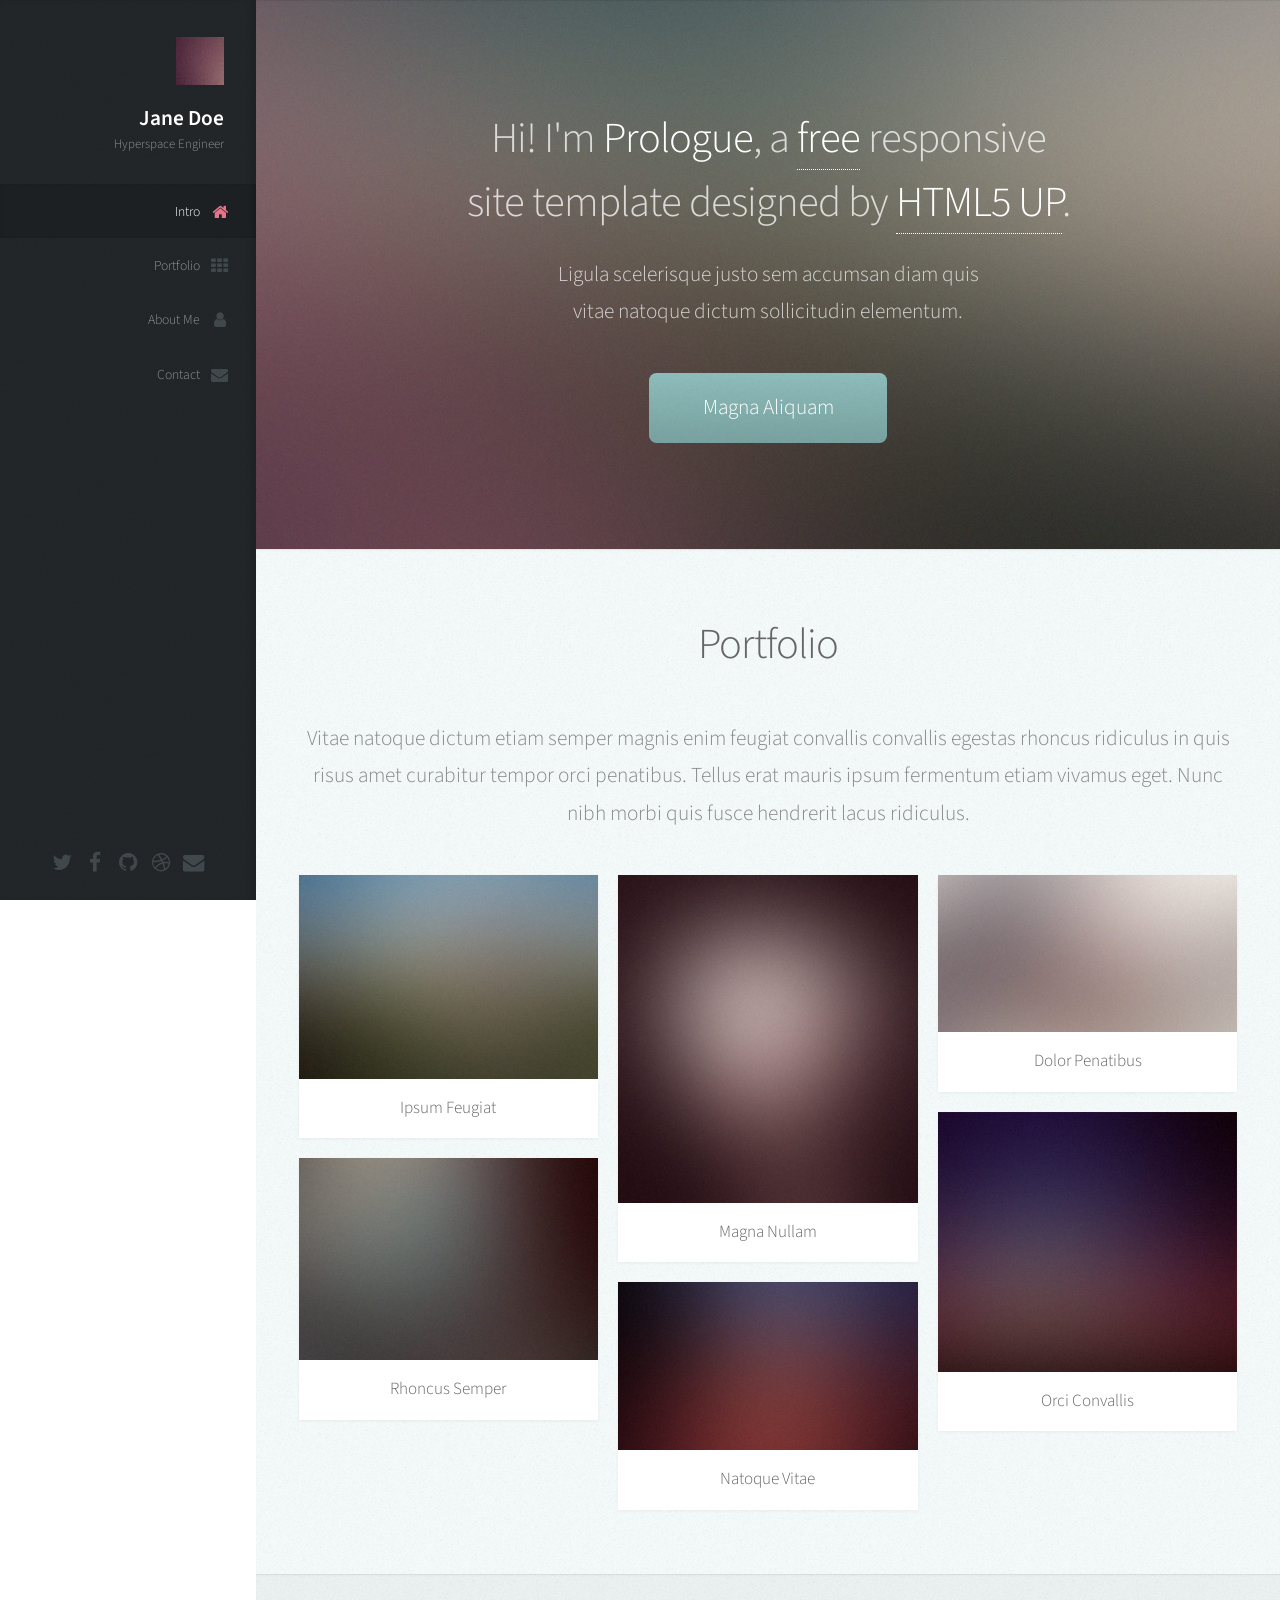
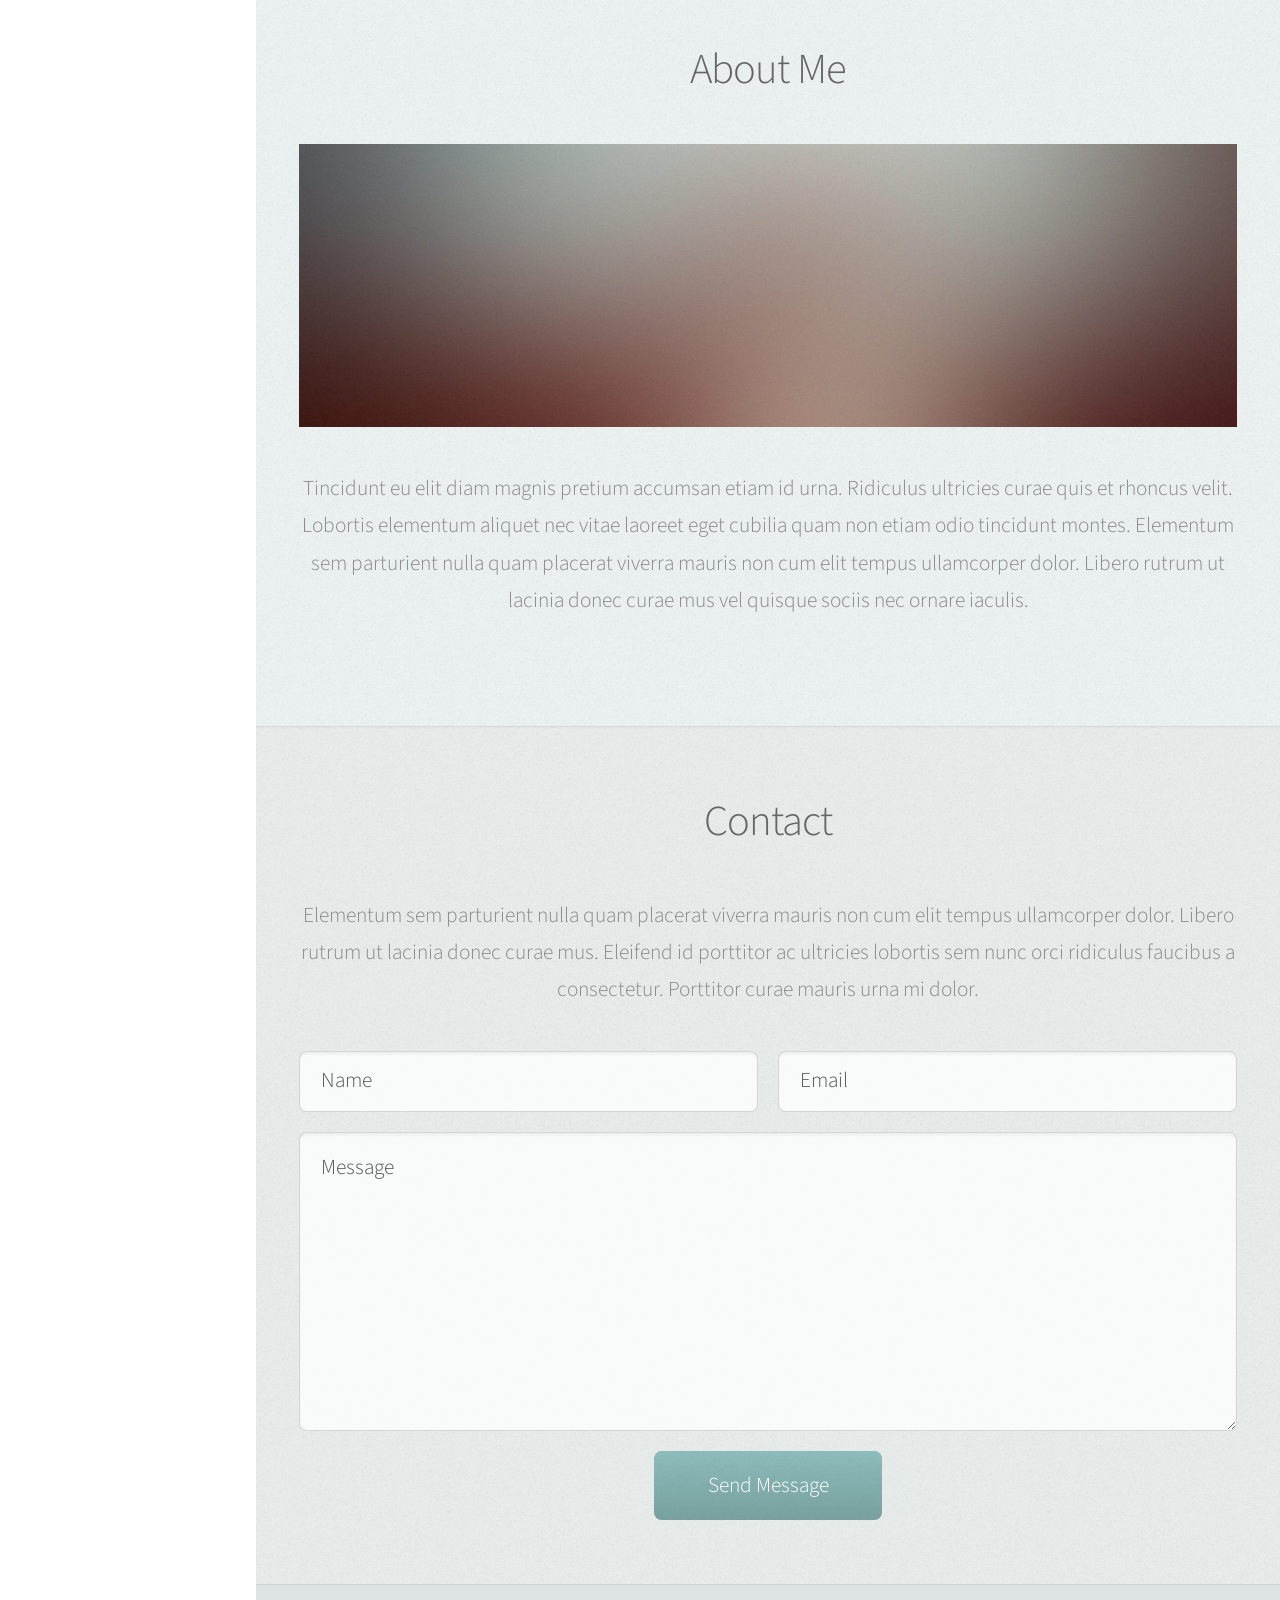
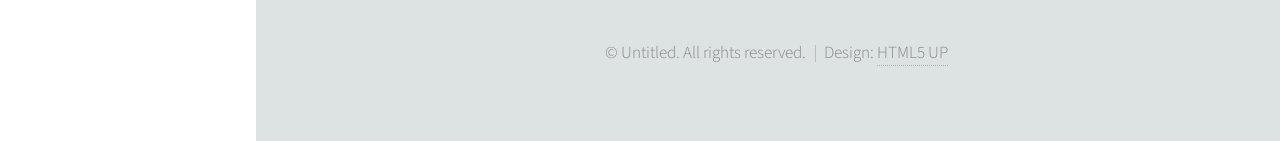
==== starter-code/index.html @ f19d6d07 "managed to get starter code" ====
<!DOCTYPE HTML>
<!--
	Prologue by HTML5 UP
	html5up.net | @ajlkn
	Free for personal and commercial use under the CCA 3.0 license (html5up.net/license)
-->
<html>
	<head>
		<title>Prologue by HTML5 UP</title>
		<meta charset="utf-8" />
		<meta name="viewport" content="width=device-width, initial-scale=1, user-scalable=no" />
		<link rel="stylesheet" href="assets/css/main.css" />
	</head>
	<body class="is-preload">

		<!-- Header -->
			<div id="header">

				<div class="top">

					<!-- Logo -->
						<div id="logo">
							<span class="image avatar48"><img src="images/avatar.jpg" alt="" /></span>
							<h1 id="title">Jane Doe</h1>
							<p>Hyperspace Engineer</p>
						</div>

					<!-- Nav -->
						<nav id="nav">
							<ul>
								<li><a href="#top" id="top-link"><span class="icon fa-home">Intro</span></a></li>
								<li><a href="#portfolio" id="portfolio-link"><span class="icon fa-th">Portfolio</span></a></li>
								<li><a href="#about" id="about-link"><span class="icon fa-user">About Me</span></a></li>
								<li><a href="#contact" id="contact-link"><span class="icon fa-envelope">Contact</span></a></li>
							</ul>
						</nav>

				</div>

				<div class="bottom">

					<!-- Social Icons -->
						<ul class="icons">
							<li><a href="#" class="icon fa-twitter"><span class="label">Twitter</span></a></li>
							<li><a href="#" class="icon fa-facebook"><span class="label">Facebook</span></a></li>
							<li><a href="#" class="icon fa-github"><span class="label">Github</span></a></li>
							<li><a href="#" class="icon fa-dribbble"><span class="label">Dribbble</span></a></li>
							<li><a href="#" class="icon fa-envelope"><span class="label">Email</span></a></li>
						</ul>

				</div>

			</div>

		<!-- Main -->
			<div id="main">

				<!-- Intro -->
					<section id="top" class="one dark cover">
						<div class="container">

							<header>
								<h2 class="alt">Hi! I'm <strong>Prologue</strong>, a <a href="http://html5up.net/license">free</a> responsive<br />
								site template designed by <a href="http://html5up.net">HTML5 UP</a>.</h2>
								<p>Ligula scelerisque justo sem accumsan diam quis<br />
								vitae natoque dictum sollicitudin elementum.</p>
							</header>

							<footer>
								<a href="#portfolio" class="button scrolly">Magna Aliquam</a>
							</footer>

						</div>
					</section>

				<!-- Portfolio -->
					<section id="portfolio" class="two">
						<div class="container">

							<header>
								<h2>Portfolio</h2>
							</header>

							<p>Vitae natoque dictum etiam semper magnis enim feugiat convallis convallis
							egestas rhoncus ridiculus in quis risus amet curabitur tempor orci penatibus.
							Tellus erat mauris ipsum fermentum etiam vivamus eget. Nunc nibh morbi quis
							fusce hendrerit lacus ridiculus.</p>

							<div class="row">
								<div class="col-4 col-12-mobile">
									<article class="item">
										<a href="#" class="image fit"><img src="images/pic02.jpg" alt="" /></a>
										<header>
											<h3>Ipsum Feugiat</h3>
										</header>
									</article>
									<article class="item">
										<a href="#" class="image fit"><img src="images/pic03.jpg" alt="" /></a>
										<header>
											<h3>Rhoncus Semper</h3>
										</header>
									</article>
								</div>
								<div class="col-4 col-12-mobile">
									<article class="item">
										<a href="#" class="image fit"><img src="images/pic04.jpg" alt="" /></a>
										<header>
											<h3>Magna Nullam</h3>
										</header>
									</article>
									<article class="item">
										<a href="#" class="image fit"><img src="images/pic05.jpg" alt="" /></a>
										<header>
											<h3>Natoque Vitae</h3>
										</header>
									</article>
								</div>
								<div class="col-4 col-12-mobile">
									<article class="item">
										<a href="#" class="image fit"><img src="images/pic06.jpg" alt="" /></a>
										<header>
											<h3>Dolor Penatibus</h3>
										</header>
									</article>
									<article class="item">
										<a href="#" class="image fit"><img src="images/pic07.jpg" alt="" /></a>
										<header>
											<h3>Orci Convallis</h3>
										</header>
									</article>
								</div>
							</div>

						</div>
					</section>

				<!-- About Me -->
					<section id="about" class="three">
						<div class="container">

							<header>
								<h2>About Me</h2>
							</header>

							<a href="#" class="image featured"><img src="images/pic08.jpg" alt="" /></a>

							<p>Tincidunt eu elit diam magnis pretium accumsan etiam id urna. Ridiculus
							ultricies curae quis et rhoncus velit. Lobortis elementum aliquet nec vitae
							laoreet eget cubilia quam non etiam odio tincidunt montes. Elementum sem
							parturient nulla quam placerat viverra mauris non cum elit tempus ullamcorper
							dolor. Libero rutrum ut lacinia donec curae mus vel quisque sociis nec
							ornare iaculis.</p>

						</div>
					</section>

				<!-- Contact -->
					<section id="contact" class="four">
						<div class="container">

							<header>
								<h2>Contact</h2>
							</header>

							<p>Elementum sem parturient nulla quam placerat viverra
							mauris non cum elit tempus ullamcorper dolor. Libero rutrum ut lacinia
							donec curae mus. Eleifend id porttitor ac ultricies lobortis sem nunc
							orci ridiculus faucibus a consectetur. Porttitor curae mauris urna mi dolor.</p>

							<form method="post" action="#">
								<div class="row">
									<div class="col-6 col-12-mobile"><input type="text" name="name" placeholder="Name" /></div>
									<div class="col-6 col-12-mobile"><input type="text" name="email" placeholder="Email" /></div>
									<div class="col-12">
										<textarea name="message" placeholder="Message"></textarea>
									</div>
									<div class="col-12">
										<input type="submit" value="Send Message" />
									</div>
								</div>
							</form>

						</div>
					</section>

			</div>

		<!-- Footer -->
			<div id="footer">

				<!-- Copyright -->
					<ul class="copyright">
						<li>&copy; Untitled. All rights reserved.</li><li>Design: <a href="http://html5up.net">HTML5 UP</a></li>
					</ul>

			</div>

		<!-- Scripts -->
			<script src="assets/js/jquery.min.js"></script>
			<script src="assets/js/jquery.scrolly.min.js"></script>
			<script src="assets/js/jquery.scrollex.min.js"></script>
			<script src="assets/js/browser.min.js"></script>
			<script src="assets/js/breakpoints.min.js"></script>
			<script src="assets/js/util.js"></script>
			<script src="assets/js/main.js"></script>

	</body>
</html>
---- starter-code/assets/css/main.css ----
@import url("font-awesome.min.css");
@import url("https://fonts.googleapis.com/css?family=Source+Sans+Pro:300,300italic,400,600");

/*
	Prologue by HTML5 UP
	html5up.net | @ajlkn
	Free for personal and commercial use under the CCA 3.0 license (html5up.net/license)
*/

html, body, div, span, applet, object,
iframe, h1, h2, h3, h4, h5, h6, p, blockquote,
pre, a, abbr, acronym, address, big, cite,
code, del, dfn, em, img, ins, kbd, q, s, samp,
small, strike, strong, sub, sup, tt, var, b,
u, i, center, dl, dt, dd, ol, ul, li, fieldset,
form, label, legend, table, caption, tbody,
tfoot, thead, tr, th, td, article, aside,
canvas, details, embed, figure, figcaption,
footer, header, hgroup, menu, nav, output, ruby,
section, summary, time, mark, audio, video {
	margin: 0;
	padding: 0;
	border: 0;
	font-size: 100%;
	font: inherit;
	vertical-align: baseline;}

article, aside, details, figcaption, figure,
footer, header, hgroup, menu, nav, section {
	display: block;}

body {
	line-height: 1;
}

ol, ul {
	list-style: none;
}

blockquote, q {
	quotes: none;
}

	blockquote:before, blockquote:after, q:before, q:after {
		content: '';
		content: none;
	}

table {
	border-collapse: collapse;
	border-spacing: 0;
}

body {
	-webkit-text-size-adjust: none;
}

mark {
	background-color: transparent;
	color: inherit;
}

input::-moz-focus-inner {
	border: 0;
	padding: 0;
}

input, select, textarea {
	-moz-appearance: none;
	-webkit-appearance: none;
	-ms-appearance: none;
	appearance: none;
}

/* Basic */

	html {
		box-sizing: border-box;
	}

	*, *:before, *:after {
		box-sizing: inherit;
	}

	body {
		background: #fff;
		font-family: 'Source Sans Pro', sans-serif;
		font-size: 19pt;
		font-weight: 300;
		line-height: 1.75em;
		color: #888;
	}

		body.is-preload *, body.is-preload *:before, body.is-preload *:after {
			-moz-animation: none !important;
			-webkit-animation: none !important;
			-ms-animation: none !important;
			animation: none !important;
			-moz-transition: none !important;
			-webkit-transition: none !important;
			-ms-transition: none !important;
			transition: none !important;
		}

	input, textarea, select {
		font-family: 'Source Sans Pro', sans-serif;
		font-size: 19pt;
		font-weight: 300;
		line-height: 1.75em;
		color: #888;
	}

	h1, h2, h3, h4, h5, h6 {
		font-weight: 300;
		color: #666;
		line-height: 1.5em;
	}

	h1 a, h2 a, h3 a, h4 a, h5 a, h6 a {
		color: inherit;
		text-decoration: none;
	}

		h1 a strong, h2 a strong, h3 a strong, h4 a strong, h5 a strong, h6 a strong {
			color: #333;
		}

	h2 {
		font-size: 2em;
		letter-spacing: -1px;
	}

		h2.alt {
			color: #888;
		}

			h2.alt strong {
				color: #666;
			}

	h3 {
		font-size: 1.5em;
	}

	header {
		margin: 0 0 2em 0;
	}

		header > p {
			margin: 1em 0 0 0;
		}

	footer {
		margin: 2em 0 0 0;
	}

	strong, b {
		font-weight: 300;
		color: #666;
	}

	em, i {
		font-style: italic;
	}

	a {
		text-decoration: none;
		color: inherit;
		border-bottom: dotted 1px rgba(128, 128, 128, 0.5);
		-moz-transition: color 0.35s ease-in-out, border-bottom-color 0.35s ease-in-out;
		-webkit-transition: color 0.35s ease-in-out, border-bottom-color 0.35s ease-in-out;
		-ms-transition: color 0.35s ease-in-out, border-bottom-color 0.35s ease-in-out;
		transition: color 0.35s ease-in-out, border-bottom-color 0.35s ease-in-out;
		outline: 0;
	}

		a:hover {
			color: #E27689;
			border-bottom-color: rgba(255, 255, 255, 0);
		}

	sub {
		position: relative;
		top: 0.5em;
		font-size: 0.8em;
	}

	sup {
		position: relative;
		top: -0.5em;
		font-size: 0.8em;
	}

	hr {
		border: 0;
		border-top: solid 1px #ddd;
	}

	blockquote {
		border-left: solid 0.5em #ddd;
		padding: 1em 0 1em 2em;
		font-style: italic;
	}

	p, ul, ol, dl, table {
		margin-bottom: 2em;
	}

	br.clear {
		clear: both;
	}

/* Container */

	.container {
		margin: 0 auto;
		max-width: 100%;
		width: 1400px;
	}

		@media screen and (min-width: 961px) and (max-width: 1880px) {

			.container {
				width: 1200px;
			}

		}

		@media screen and (min-width: 961px) and (max-width: 1620px) {

			.container {
				width: 960px;
			}

		}

		@media screen and (min-width: 961px) and (max-width: 1320px) {

			.container {
				width: 100%;
			}

		}

		@media screen and (max-width: 960px) {

			.container {
				width: 100%;
			}

		}

		@media screen and (max-width: 736px) {

			.container {
				width: 100%;
			}

		}

/* Row */

	.row {
		display: flex;
		flex-wrap: wrap;
		box-sizing: border-box;
		align-items: stretch;
	}

		.row > * {
			box-sizing: border-box;
		}

		.row.gtr-uniform > * > :last-child {
			margin-bottom: 0;
		}

		.row.aln-left {
			justify-content: flex-start;
		}

		.row.aln-center {
			justify-content: center;
		}

		.row.aln-right {
			justify-content: flex-end;
		}

		.row.aln-top {
			align-items: flex-start;
		}

		.row.aln-middle {
			align-items: center;
		}

		.row.aln-bottom {
			align-items: flex-end;
		}

		.row > .imp {
			order: -1;
		}

		.row > .col-1 {
			width: 8.3333333333%;
		}

		.row > .off-1 {
			margin-left: 8.3333333333%;
		}

		.row > .col-2 {
			width: 16.6666666667%;
		}

		.row > .off-2 {
			margin-left: 16.6666666667%;
		}

		.row > .col-3 {
			width: 25%;
		}

		.row > .off-3 {
			margin-left: 25%;
		}

		.row > .col-4 {
			width: 33.3333333333%;
		}

		.row > .off-4 {
			margin-left: 33.3333333333%;
		}

		.row > .col-5 {
			width: 41.6666666667%;
		}

		.row > .off-5 {
			margin-left: 41.6666666667%;
		}

		.row > .col-6 {
			width: 50%;
		}

		.row > .off-6 {
			margin-left: 50%;
		}

		.row > .col-7 {
			width: 58.3333333333%;
		}

		.row > .off-7 {
			margin-left: 58.3333333333%;
		}

		.row > .col-8 {
			width: 66.6666666667%;
		}

		.row > .off-8 {
			margin-left: 66.6666666667%;
		}

		.row > .col-9 {
			width: 75%;
		}

		.row > .off-9 {
			margin-left: 75%;
		}

		.row > .col-10 {
			width: 83.3333333333%;
		}

		.row > .off-10 {
			margin-left: 83.3333333333%;
		}

		.row > .col-11 {
			width: 91.6666666667%;
		}

		.row > .off-11 {
			margin-left: 91.6666666667%;
		}

		.row > .col-12 {
			width: 100%;
		}

		.row > .off-12 {
			margin-left: 100%;
		}

		.row.gtr-0 {
			margin-top: 0px;
			margin-left: 0px;
		}

			.row.gtr-0 > * {
				padding: 0px 0 0 0px;
			}

			.row.gtr-0.gtr-uniform {
				margin-top: 0px;
			}

				.row.gtr-0.gtr-uniform > * {
					padding-top: 0px;
				}

		.row.gtr-25 {
			margin-top: -10px;
			margin-left: -10px;
		}

			.row.gtr-25 > * {
				padding: 10px 0 0 10px;
			}

			.row.gtr-25.gtr-uniform {
				margin-top: -10px;
			}

				.row.gtr-25.gtr-uniform > * {
					padding-top: 10px;
				}

		.row.gtr-50 {
			margin-top: -20px;
			margin-left: -20px;
		}

			.row.gtr-50 > * {
				padding: 20px 0 0 20px;
			}

			.row.gtr-50.gtr-uniform {
				margin-top: -20px;
			}

				.row.gtr-50.gtr-uniform > * {
					padding-top: 20px;
				}

		.row {
			margin-top: -40px;
			margin-left: -40px;
		}

			.row > * {
				padding: 40px 0 0 40px;
			}

			.row.gtr-uniform {
				margin-top: -40px;
			}

				.row.gtr-uniform > * {
					padding-top: 40px;
				}

		.row.gtr-150 {
			margin-top: -60px;
			margin-left: -60px;
		}

			.row.gtr-150 > * {
				padding: 60px 0 0 60px;
			}

			.row.gtr-150.gtr-uniform {
				margin-top: -60px;
			}

				.row.gtr-150.gtr-uniform > * {
					padding-top: 60px;
				}

		.row.gtr-200 {
			margin-top: -80px;
			margin-left: -80px;
		}

			.row.gtr-200 > * {
				padding: 80px 0 0 80px;
			}

			.row.gtr-200.gtr-uniform {
				margin-top: -80px;
			}

				.row.gtr-200.gtr-uniform > * {
					padding-top: 80px;
				}

		@media screen and (min-width: 961px) and (max-width: 1880px) {

			.row {
				display: flex;
				flex-wrap: wrap;
				box-sizing: border-box;
				align-items: stretch;
			}

				.row > * {
					box-sizing: border-box;
				}

				.row.gtr-uniform > * > :last-child {
					margin-bottom: 0;
				}

				.row.aln-left {
					justify-content: flex-start;
				}

				.row.aln-center {
					justify-content: center;
				}

				.row.aln-right {
					justify-content: flex-end;
				}

				.row.aln-top {
					align-items: flex-start;
				}

				.row.aln-middle {
					align-items: center;
				}

				.row.aln-bottom {
					align-items: flex-end;
				}

				.row > .imp-wide {
					order: -1;
				}

				.row > .col-1-wide {
					width: 8.3333333333%;
				}

				.row > .off-1-wide {
					margin-left: 8.3333333333%;
				}

				.row > .col-2-wide {
					width: 16.6666666667%;
				}

				.row > .off-2-wide {
					margin-left: 16.6666666667%;
				}

				.row > .col-3-wide {
					width: 25%;
				}

				.row > .off-3-wide {
					margin-left: 25%;
				}

				.row > .col-4-wide {
					width: 33.3333333333%;
				}

				.row > .off-4-wide {
					margin-left: 33.3333333333%;
				}

				.row > .col-5-wide {
					width: 41.6666666667%;
				}

				.row > .off-5-wide {
					margin-left: 41.6666666667%;
				}

				.row > .col-6-wide {
					width: 50%;
				}

				.row > .off-6-wide {
					margin-left: 50%;
				}

				.row > .col-7-wide {
					width: 58.3333333333%;
				}

				.row > .off-7-wide {
					margin-left: 58.3333333333%;
				}

				.row > .col-8-wide {
					width: 66.6666666667%;
				}

				.row > .off-8-wide {
					margin-left: 66.6666666667%;
				}

				.row > .col-9-wide {
					width: 75%;
				}

				.row > .off-9-wide {
					margin-left: 75%;
				}

				.row > .col-10-wide {
					width: 83.3333333333%;
				}

				.row > .off-10-wide {
					margin-left: 83.3333333333%;
				}

				.row > .col-11-wide {
					width: 91.6666666667%;
				}

				.row > .off-11-wide {
					margin-left: 91.6666666667%;
				}

				.row > .col-12-wide {
					width: 100%;
				}

				.row > .off-12-wide {
					margin-left: 100%;
				}

				.row.gtr-0 {
					margin-top: 0px;
					margin-left: 0px;
				}

					.row.gtr-0 > * {
						padding: 0px 0 0 0px;
					}

					.row.gtr-0.gtr-uniform {
						margin-top: 0px;
					}

						.row.gtr-0.gtr-uniform > * {
							padding-top: 0px;
						}

				.row.gtr-25 {
					margin-top: -10px;
					margin-left: -10px;
				}

					.row.gtr-25 > * {
						padding: 10px 0 0 10px;
					}

					.row.gtr-25.gtr-uniform {
						margin-top: -10px;
					}

						.row.gtr-25.gtr-uniform > * {
							padding-top: 10px;
						}

				.row.gtr-50 {
					margin-top: -20px;
					margin-left: -20px;
				}

					.row.gtr-50 > * {
						padding: 20px 0 0 20px;
					}

					.row.gtr-50.gtr-uniform {
						margin-top: -20px;
					}

						.row.gtr-50.gtr-uniform > * {
							padding-top: 20px;
						}

				.row {
					margin-top: -40px;
					margin-left: -40px;
				}

					.row > * {
						padding: 40px 0 0 40px;
					}

					.row.gtr-uniform {
						margin-top: -40px;
					}

						.row.gtr-uniform > * {
							padding-top: 40px;
						}

				.row.gtr-150 {
					margin-top: -60px;
					margin-left: -60px;
				}

					.row.gtr-150 > * {
						padding: 60px 0 0 60px;
					}

					.row.gtr-150.gtr-uniform {
						margin-top: -60px;
					}

						.row.gtr-150.gtr-uniform > * {
							padding-top: 60px;
						}

				.row.gtr-200 {
					margin-top: -80px;
					margin-left: -80px;
				}

					.row.gtr-200 > * {
						padding: 80px 0 0 80px;
					}

					.row.gtr-200.gtr-uniform {
						margin-top: -80px;
					}

						.row.gtr-200.gtr-uniform > * {
							padding-top: 80px;
						}

		}

		@media screen and (min-width: 961px) and (max-width: 1620px) {

			.row {
				display: flex;
				flex-wrap: wrap;
				box-sizing: border-box;
				align-items: stretch;
			}

				.row > * {
					box-sizing: border-box;
				}

				.row.gtr-uniform > * > :last-child {
					margin-bottom: 0;
				}

				.row.aln-left {
					justify-content: flex-start;
				}

				.row.aln-center {
					justify-content: center;
				}

				.row.aln-right {
					justify-content: flex-end;
				}

				.row.aln-top {
					align-items: flex-start;
				}

				.row.aln-middle {
					align-items: center;
				}

				.row.aln-bottom {
					align-items: flex-end;
				}

				.row > .imp-normal {
					order: -1;
				}

				.row > .col-1-normal {
					width: 8.3333333333%;
				}

				.row > .off-1-normal {
					margin-left: 8.3333333333%;
				}

				.row > .col-2-normal {
					width: 16.6666666667%;
				}

				.row > .off-2-normal {
					margin-left: 16.6666666667%;
				}

				.row > .col-3-normal {
					width: 25%;
				}

				.row > .off-3-normal {
					margin-left: 25%;
				}

				.row > .col-4-normal {
					width: 33.3333333333%;
				}

				.row > .off-4-normal {
					margin-left: 33.3333333333%;
				}

				.row > .col-5-normal {
					width: 41.6666666667%;
				}

				.row > .off-5-normal {
					margin-left: 41.6666666667%;
				}

				.row > .col-6-normal {
					width: 50%;
				}

				.row > .off-6-normal {
					margin-left: 50%;
				}

				.row > .col-7-normal {
					width: 58.3333333333%;
				}

				.row > .off-7-normal {
					margin-left: 58.3333333333%;
				}

				.row > .col-8-normal {
					width: 66.6666666667%;
				}

				.row > .off-8-normal {
					margin-left: 66.6666666667%;
				}

				.row > .col-9-normal {
					width: 75%;
				}

				.row > .off-9-normal {
					margin-left: 75%;
				}

				.row > .col-10-normal {
					width: 83.3333333333%;
				}

				.row > .off-10-normal {
					margin-left: 83.3333333333%;
				}

				.row > .col-11-normal {
					width: 91.6666666667%;
				}

				.row > .off-11-normal {
					margin-left: 91.6666666667%;
				}

				.row > .col-12-normal {
					width: 100%;
				}

				.row > .off-12-normal {
					margin-left: 100%;
				}

				.row.gtr-0 {
					margin-top: 0px;
					margin-left: 0px;
				}

					.row.gtr-0 > * {
						padding: 0px 0 0 0px;
					}

					.row.gtr-0.gtr-uniform {
						margin-top: 0px;
					}

						.row.gtr-0.gtr-uniform > * {
							padding-top: 0px;
						}

				.row.gtr-25 {
					margin-top: -10px;
					margin-left: -10px;
				}

					.row.gtr-25 > * {
						padding: 10px 0 0 10px;
					}

					.row.gtr-25.gtr-uniform {
						margin-top: -10px;
					}

						.row.gtr-25.gtr-uniform > * {
							padding-top: 10px;
						}

				.row.gtr-50 {
					margin-top: -20px;
					margin-left: -20px;
				}

					.row.gtr-50 > * {
						padding: 20px 0 0 20px;
					}

					.row.gtr-50.gtr-uniform {
						margin-top: -20px;
					}

						.row.gtr-50.gtr-uniform > * {
							padding-top: 20px;
						}

				.row {
					margin-top: -40px;
					margin-left: -40px;
				}

					.row > * {
						padding: 40px 0 0 40px;
					}

					.row.gtr-uniform {
						margin-top: -40px;
					}

						.row.gtr-uniform > * {
							padding-top: 40px;
						}

				.row.gtr-150 {
					margin-top: -60px;
					margin-left: -60px;
				}

					.row.gtr-150 > * {
						padding: 60px 0 0 60px;
					}

					.row.gtr-150.gtr-uniform {
						margin-top: -60px;
					}

						.row.gtr-150.gtr-uniform > * {
							padding-top: 60px;
						}

				.row.gtr-200 {
					margin-top: -80px;
					margin-left: -80px;
				}

					.row.gtr-200 > * {
						padding: 80px 0 0 80px;
					}

					.row.gtr-200.gtr-uniform {
						margin-top: -80px;
					}

						.row.gtr-200.gtr-uniform > * {
							padding-top: 80px;
						}

		}

		@media screen and (min-width: 961px) and (max-width: 1320px) {

			.row {
				display: flex;
				flex-wrap: wrap;
				box-sizing: border-box;
				align-items: stretch;
			}

				.row > * {
					box-sizing: border-box;
				}

				.row.gtr-uniform > * > :last-child {
					margin-bottom: 0;
				}

				.row.aln-left {
					justify-content: flex-start;
				}

				.row.aln-center {
					justify-content: center;
				}

				.row.aln-right {
					justify-content: flex-end;
				}

				.row.aln-top {
					align-items: flex-start;
				}

				.row.aln-middle {
					align-items: center;
				}

				.row.aln-bottom {
					align-items: flex-end;
				}

				.row > .imp-narrow {
					order: -1;
				}

				.row > .col-1-narrow {
					width: 8.3333333333%;
				}

				.row > .off-1-narrow {
					margin-left: 8.3333333333%;
				}

				.row > .col-2-narrow {
					width: 16.6666666667%;
				}

				.row > .off-2-narrow {
					margin-left: 16.6666666667%;
				}

				.row > .col-3-narrow {
					width: 25%;
				}

				.row > .off-3-narrow {
					margin-left: 25%;
				}

				.row > .col-4-narrow {
					width: 33.3333333333%;
				}

				.row > .off-4-narrow {
					margin-left: 33.3333333333%;
				}

				.row > .col-5-narrow {
					width: 41.6666666667%;
				}

				.row > .off-5-narrow {
					margin-left: 41.6666666667%;
				}

				.row > .col-6-narrow {
					width: 50%;
				}

				.row > .off-6-narrow {
					margin-left: 50%;
				}

				.row > .col-7-narrow {
					width: 58.3333333333%;
				}

				.row > .off-7-narrow {
					margin-left: 58.3333333333%;
				}

				.row > .col-8-narrow {
					width: 66.6666666667%;
				}

				.row > .off-8-narrow {
					margin-left: 66.6666666667%;
				}

				.row > .col-9-narrow {
					width: 75%;
				}

				.row > .off-9-narrow {
					margin-left: 75%;
				}

				.row > .col-10-narrow {
					width: 83.3333333333%;
				}

				.row > .off-10-narrow {
					margin-left: 83.3333333333%;
				}

				.row > .col-11-narrow {
					width: 91.6666666667%;
				}

				.row > .off-11-narrow {
					margin-left: 91.6666666667%;
				}

				.row > .col-12-narrow {
					width: 100%;
				}

				.row > .off-12-narrow {
					margin-left: 100%;
				}

				.row.gtr-0 {
					margin-top: 0px;
					margin-left: 0px;
				}

					.row.gtr-0 > * {
						padding: 0px 0 0 0px;
					}

					.row.gtr-0.gtr-uniform {
						margin-top: 0px;
					}

						.row.gtr-0.gtr-uniform > * {
							padding-top: 0px;
						}

				.row.gtr-25 {
					margin-top: -5px;
					margin-left: -5px;
				}

					.row.gtr-25 > * {
						padding: 5px 0 0 5px;
					}

					.row.gtr-25.gtr-uniform {
						margin-top: -5px;
					}

						.row.gtr-25.gtr-uniform > * {
							padding-top: 5px;
						}

				.row.gtr-50 {
					margin-top: -10px;
					margin-left: -10px;
				}

					.row.gtr-50 > * {
						padding: 10px 0 0 10px;
					}

					.row.gtr-50.gtr-uniform {
						margin-top: -10px;
					}

						.row.gtr-50.gtr-uniform > * {
							padding-top: 10px;
						}

				.row {
					margin-top: -20px;
					margin-left: -20px;
				}

					.row > * {
						padding: 20px 0 0 20px;
					}

					.row.gtr-uniform {
						margin-top: -20px;
					}

						.row.gtr-uniform > * {
							padding-top: 20px;
						}

				.row.gtr-150 {
					margin-top: -30px;
					margin-left: -30px;
				}

					.row.gtr-150 > * {
						padding: 30px 0 0 30px;
					}

					.row.gtr-150.gtr-uniform {
						margin-top: -30px;
					}

						.row.gtr-150.gtr-uniform > * {
							padding-top: 30px;
						}

				.row.gtr-200 {
					margin-top: -40px;
					margin-left: -40px;
				}

					.row.gtr-200 > * {
						padding: 40px 0 0 40px;
					}

					.row.gtr-200.gtr-uniform {
						margin-top: -40px;
					}

						.row.gtr-200.gtr-uniform > * {
							padding-top: 40px;
						}

		}

		@media screen and (max-width: 960px) {

			.row {
				display: flex;
				flex-wrap: wrap;
				box-sizing: border-box;
				align-items: stretch;
			}

				.row > * {
					box-sizing: border-box;
				}

				.row.gtr-uniform > * > :last-child {
					margin-bottom: 0;
				}

				.row.aln-left {
					justify-content: flex-start;
				}

				.row.aln-center {
					justify-content: center;
				}

				.row.aln-right {
					justify-content: flex-end;
				}

				.row.aln-top {
					align-items: flex-start;
				}

				.row.aln-middle {
					align-items: center;
				}

				.row.aln-bottom {
					align-items: flex-end;
				}

				.row > .imp-narrower {
					order: -1;
				}

				.row > .col-1-narrower {
					width: 8.3333333333%;
				}

				.row > .off-1-narrower {
					margin-left: 8.3333333333%;
				}

				.row > .col-2-narrower {
					width: 16.6666666667%;
				}

				.row > .off-2-narrower {
					margin-left: 16.6666666667%;
				}

				.row > .col-3-narrower {
					width: 25%;
				}

				.row > .off-3-narrower {
					margin-left: 25%;
				}

				.row > .col-4-narrower {
					width: 33.3333333333%;
				}

				.row > .off-4-narrower {
					margin-left: 33.3333333333%;
				}

				.row > .col-5-narrower {
					width: 41.6666666667%;
				}

				.row > .off-5-narrower {
					margin-left: 41.6666666667%;
				}

				.row > .col-6-narrower {
					width: 50%;
				}

				.row > .off-6-narrower {
					margin-left: 50%;
				}

				.row > .col-7-narrower {
					width: 58.3333333333%;
				}

				.row > .off-7-narrower {
					margin-left: 58.3333333333%;
				}

				.row > .col-8-narrower {
					width: 66.6666666667%;
				}

				.row > .off-8-narrower {
					margin-left: 66.6666666667%;
				}

				.row > .col-9-narrower {
					width: 75%;
				}

				.row > .off-9-narrower {
					margin-left: 75%;
				}

				.row > .col-10-narrower {
					width: 83.3333333333%;
				}

				.row > .off-10-narrower {
					margin-left: 83.3333333333%;
				}

				.row > .col-11-narrower {
					width: 91.6666666667%;
				}

				.row > .off-11-narrower {
					margin-left: 91.6666666667%;
				}

				.row > .col-12-narrower {
					width: 100%;
				}

				.row > .off-12-narrower {
					margin-left: 100%;
				}

				.row.gtr-0 {
					margin-top: 0px;
					margin-left: 0px;
				}

					.row.gtr-0 > * {
						padding: 0px 0 0 0px;
					}

					.row.gtr-0.gtr-uniform {
						margin-top: 0px;
					}

						.row.gtr-0.gtr-uniform > * {
							padding-top: 0px;
						}

				.row.gtr-25 {
					margin-top: -5px;
					margin-left: -5px;
				}

					.row.gtr-25 > * {
						padding: 5px 0 0 5px;
					}

					.row.gtr-25.gtr-uniform {
						margin-top: -5px;
					}

						.row.gtr-25.gtr-uniform > * {
							padding-top: 5px;
						}

				.row.gtr-50 {
					margin-top: -10px;
					margin-left: -10px;
				}

					.row.gtr-50 > * {
						padding: 10px 0 0 10px;
					}

					.row.gtr-50.gtr-uniform {
						margin-top: -10px;
					}

						.row.gtr-50.gtr-uniform > * {
							padding-top: 10px;
						}

				.row {
					margin-top: -20px;
					margin-left: -20px;
				}

					.row > * {
						padding: 20px 0 0 20px;
					}

					.row.gtr-uniform {
						margin-top: -20px;
					}

						.row.gtr-uniform > * {
							padding-top: 20px;
						}

				.row.gtr-150 {
					margin-top: -30px;
					margin-left: -30px;
				}

					.row.gtr-150 > * {
						padding: 30px 0 0 30px;
					}

					.row.gtr-150.gtr-uniform {
						margin-top: -30px;
					}

						.row.gtr-150.gtr-uniform > * {
							padding-top: 30px;
						}

				.row.gtr-200 {
					margin-top: -40px;
					margin-left: -40px;
				}

					.row.gtr-200 > * {
						padding: 40px 0 0 40px;
					}

					.row.gtr-200.gtr-uniform {
						margin-top: -40px;
					}

						.row.gtr-200.gtr-uniform > * {
							padding-top: 40px;
						}

		}

		@media screen and (max-width: 736px) {

			.row {
				display: flex;
				flex-wrap: wrap;
				box-sizing: border-box;
				align-items: stretch;
			}

				.row > * {
					box-sizing: border-box;
				}

				.row.gtr-uniform > * > :last-child {
					margin-bottom: 0;
				}

				.row.aln-left {
					justify-content: flex-start;
				}

				.row.aln-center {
					justify-content: center;
				}

				.row.aln-right {
					justify-content: flex-end;
				}

				.row.aln-top {
					align-items: flex-start;
				}

				.row.aln-middle {
					align-items: center;
				}

				.row.aln-bottom {
					align-items: flex-end;
				}

				.row > .imp-mobile {
					order: -1;
				}

				.row > .col-1-mobile {
					width: 8.3333333333%;
				}

				.row > .off-1-mobile {
					margin-left: 8.3333333333%;
				}

				.row > .col-2-mobile {
					width: 16.6666666667%;
				}

				.row > .off-2-mobile {
					margin-left: 16.6666666667%;
				}

				.row > .col-3-mobile {
					width: 25%;
				}

				.row > .off-3-mobile {
					margin-left: 25%;
				}

				.row > .col-4-mobile {
					width: 33.3333333333%;
				}

				.row > .off-4-mobile {
					margin-left: 33.3333333333%;
				}

				.row > .col-5-mobile {
					width: 41.6666666667%;
				}

				.row > .off-5-mobile {
					margin-left: 41.6666666667%;
				}

				.row > .col-6-mobile {
					width: 50%;
				}

				.row > .off-6-mobile {
					margin-left: 50%;
				}

				.row > .col-7-mobile {
					width: 58.3333333333%;
				}

				.row > .off-7-mobile {
					margin-left: 58.3333333333%;
				}

				.row > .col-8-mobile {
					width: 66.6666666667%;
				}

				.row > .off-8-mobile {
					margin-left: 66.6666666667%;
				}

				.row > .col-9-mobile {
					width: 75%;
				}

				.row > .off-9-mobile {
					margin-left: 75%;
				}

				.row > .col-10-mobile {
					width: 83.3333333333%;
				}

				.row > .off-10-mobile {
					margin-left: 83.3333333333%;
				}

				.row > .col-11-mobile {
					width: 91.6666666667%;
				}

				.row > .off-11-mobile {
					margin-left: 91.6666666667%;
				}

				.row > .col-12-mobile {
					width: 100%;
				}

				.row > .off-12-mobile {
					margin-left: 100%;
				}

				.row.gtr-0 {
					margin-top: 0px;
					margin-left: 0px;
				}

					.row.gtr-0 > * {
						padding: 0px 0 0 0px;
					}

					.row.gtr-0.gtr-uniform {
						margin-top: 0px;
					}

						.row.gtr-0.gtr-uniform > * {
							padding-top: 0px;
						}

				.row.gtr-25 {
					margin-top: -5px;
					margin-left: -5px;
				}

					.row.gtr-25 > * {
						padding: 5px 0 0 5px;
					}

					.row.gtr-25.gtr-uniform {
						margin-top: -5px;
					}

						.row.gtr-25.gtr-uniform > * {
							padding-top: 5px;
						}

				.row.gtr-50 {
					margin-top: -10px;
					margin-left: -10px;
				}

					.row.gtr-50 > * {
						padding: 10px 0 0 10px;
					}

					.row.gtr-50.gtr-uniform {
						margin-top: -10px;
					}

						.row.gtr-50.gtr-uniform > * {
							padding-top: 10px;
						}

				.row {
					margin-top: -20px;
					margin-left: -20px;
				}

					.row > * {
						padding: 20px 0 0 20px;
					}

					.row.gtr-uniform {
						margin-top: -20px;
					}

						.row.gtr-uniform > * {
							padding-top: 20px;
						}

				.row.gtr-150 {
					margin-top: -30px;
					margin-left: -30px;
				}

					.row.gtr-150 > * {
						padding: 30px 0 0 30px;
					}

					.row.gtr-150.gtr-uniform {
						margin-top: -30px;
					}

						.row.gtr-150.gtr-uniform > * {
							padding-top: 30px;
						}

				.row.gtr-200 {
					margin-top: -40px;
					margin-left: -40px;
				}

					.row.gtr-200 > * {
						padding: 40px 0 0 40px;
					}

					.row.gtr-200.gtr-uniform {
						margin-top: -40px;
					}

						.row.gtr-200.gtr-uniform > * {
							padding-top: 40px;
						}

		}

/* Sections/Article */

	section, article {
		margin-bottom: 3em;
	}

		section > :last-child,
		section > .container, section:last-child, article > :last-child,
		article > .container, article:last-child {
			margin-bottom: 0;
		}

		.row > section, .row > article {
			margin-bottom: 0;
		}

/* Image */

	.image {
		display: inline-block;
		border: 0;
	}

		.image img {
			display: block;
			width: 100%;
		}

		.image.avatar48 {
			width: 48px;
			height: 48px;
			background: #f00;
		}

			.image.avatar48 img {
				width: 48px;
				height: 48px;
			}

		.image.fit {
			display: block;
			width: 100%;
		}

		.image.featured {
			display: block;
			width: 100%;
			margin: 0 0 2em 0;
		}

		.image.left {
			float: left;
			margin: 0 2em 2em 0;
		}

		.image.centered {
			display: block;
			margin: 0 0 2em 0;
		}

			.image.centered img {
				margin: 0 auto;
				width: auto;
			}

/* List */

	ul {
		list-style: disc;
		padding-left: 1em;
	}

		ul li {
			padding-left: 0.5em;
		}

	ol {
		list-style: decimal;
		padding-left: 1.25em;
	}

		ol li {
			padding-left: 0.25em;
		}

/* Icons */

	ul.icons {
		cursor: default;
		list-style: none;
		padding-left: 0;
	}

		ul.icons li {
			display: inline-block;
			padding-left: 0;
		}

		ul.icons a {
			display: inline-block;
			width: 2em;
			height: 2em;
			line-height: 2em;
			text-align: center;
			border: 0;
		}

/* Form */

	form label {
		display: block;
		text-align: left;
		margin-bottom: 0.5em;
	}

	form input[type="text"],
	form input[type="email"],
	form input[type="password"],
	form select,
	form textarea {
		position: relative;
		-webkit-appearance: none;
		display: block;
		border: 0;
		outline: 0;
		background: #fff;
		background: rgba(255, 255, 255, 0.75);
		width: 100%;
		border-radius: 0.35em;
		padding: 0.75em 1em 0.75em 1em;
		box-shadow: inset 0 0.1em 0.1em 0 rgba(0, 0, 0, 0.05);
		border: solid 1px rgba(0, 0, 0, 0.15);
		-moz-transition: all 0.35s ease-in-out;
		-webkit-transition: all 0.35s ease-in-out;
		-ms-transition: all 0.35s ease-in-out;
		transition: all 0.35s ease-in-out;
	}

		form input[type="text"]:focus,
		form input[type="email"]:focus,
		form input[type="password"]:focus,
		form select:focus,
		form textarea:focus {
			box-shadow: 0 0 2px 1px #8ebebc;
			background: #fff;
		}

	form input[type="text"],
	form input[type="email"],
	form input[type="password"],
	form select {
		line-height: 1.25em;
	}

	form textarea {
		min-height: 14em;
	}

	form ::-webkit-input-placeholder {
		color: #555 !important;
	}

	form :-moz-placeholder {
		color: #555 !important;
	}

	form ::-moz-placeholder {
		color: #555 !important;
	}

	form :-ms-input-placeholder {
		color: #555 !important;
	}

	form ::-moz-focus-inner {
		border: 0;
	}

/* Table */

	table {
		width: 100%;
		text-align: left;
	}

		table tbody tr:nth-child(2n+2) {
			background: #f4f4f4;
		}

		table td {
			padding: 0.5em 1em 0.5em 1em;
		}

		table th {
			text-align: left;
			padding: 0.5em 1em 0.5em 1em;
			color: #fff;
			background: #222729 url("images/overlay.png");
		}

		table thead {
			background: #444;
			color: #fff;
		}

		table tfoot {
			background: #eee;
		}

/* Button */

	input[type="button"],
	input[type="submit"],
	input[type="reset"],
	button,
	.button {
		position: relative;
		display: inline-block;
		border-radius: 0.35em;
		color: #fff !important;
		text-decoration: none;
		padding: 0.75em 2.5em 0.75em 2.5em;
		background-color: #8ebebc;
		border: 0;
		cursor: pointer;
		background-image: -moz-linear-gradient(top, rgba(0, 0, 0, 0), rgba(0, 0, 0, 0.15)), url("images/overlay.png");
		background-image: -webkit-linear-gradient(top, rgba(0, 0, 0, 0), rgba(0, 0, 0, 0.15)), url("images/overlay.png");
		background-image: -ms-linear-gradient(top, rgba(0, 0, 0, 0), rgba(0, 0, 0, 0.15)), url("images/overlay.png");
		background-image: linear-gradient(top, rgba(0, 0, 0, 0), rgba(0, 0, 0, 0.15)), url("images/overlay.png");
		-moz-transition: background-color 0.35s ease-in-out;
		-webkit-transition: background-color 0.35s ease-in-out;
		-ms-transition: background-color 0.35s ease-in-out;
		transition: background-color 0.35s ease-in-out;
	}

		input[type="button"]:hover,
		input[type="submit"]:hover,
		input[type="reset"]:hover,
		button:hover,
		.button:hover {
			background-color: #9ececc;
		}

		input[type="button"]:active,
		input[type="submit"]:active,
		input[type="reset"]:active,
		button:active,
		.button:active {
			background-color: #7eaeac;
		}

/* Item */

	.item {
		box-shadow: 0 0.05em 0.15em 0 rgba(0, 0, 0, 0.05);
		margin-bottom: 40px;
	}

		.item header {
			background: #fff;
			margin: 0;
			padding: 1em 0 1em 0;
			font-size: 0.8em;
		}

			.item header h3 {
				font-size: 1em;
			}

/* Icons */

	.icon {
		text-decoration: none;
	}

		.icon:before {
			display: inline-block;
			font-family: FontAwesome;
			font-size: 1.25em;
			text-decoration: none;
			font-style: normal;
			font-weight: normal;
			line-height: 1;
			-webkit-font-smoothing: antialiased;
			-moz-osx-font-smoothing: grayscale;
		}

		.icon > .label {
			display: none;
		}

/* Header */

	#header {
		display: -moz-flex;
		display: -webkit-flex;
		display: -ms-flex;
		display: flex;
		-moz-flex-direction: column;
		-webkit-flex-direction: column;
		-ms-flex-direction: column;
		flex-direction: column;
		-moz-justify-content: space-between;
		-webkit-justify-content: space-between;
		-ms-justify-content: space-between;
		justify-content: space-between;
		background: #222629 url("images/overlay.png");
		box-shadow: inset -0.25em 0 0.25em 0 rgba(0, 0, 0, 0.1);
		color: #fff;
		height: 100%;
		left: 0;
		overflow-y: auto;
		position: fixed;
		text-align: right;
		top: 0;
		width: 375px;
	}

		#header .top {
			-moz-flex-grow: 1;
			-webkit-flex-grow: 1;
			-ms-flex-grow: 1;
			flex-grow: 1;
		}

		#header .bottom {
			-moz-flex-shrink: 0;
			-webkit-flex-shrink: 0;
			-ms-flex-shrink: 0;
			flex-shrink: 0;
			padding: 1.5em 0 0.75em 0;
		}

			#header .bottom > :last-child {
				margin-bottom: 0;
			}

		#header .icons {
			font-size: 0.8em;
			text-align: center;
		}

			#header .icons a {
				color: #41484c;
				-moz-transition: color 0.35s ease-in-out;
				-webkit-transition: color 0.35s ease-in-out;
				-ms-transition: color 0.35s ease-in-out;
				transition: color 0.35s ease-in-out;
			}

				#header .icons a:hover {
					color: #fff;
				}

	#logo {
		position: relative;
		margin: 1.75em 1.5em 1.5em 1.5em;
		min-height: 48px;
		cursor: default;
	}

		#logo h1 {
			position: relative;
			color: #fff;
			font-weight: 600;
			font-size: 1em;
			line-height: 1em;
		}

		#logo p {
			position: relative;
			display: block;
			font-size: 0.6em;
			color: rgba(255, 255, 255, 0.5);
			line-height: 1.25em;
			margin: 0.5em 0 0 0;
		}

		#logo .image {
			position: absolute;
			left: 0;
			top: 0;
		}

	#nav ul {
		list-style: none;
		padding-left: 0;
		margin-bottom: 0;
	}

		#nav ul li {
			padding-left: 0;
		}

			#nav ul li a {
				display: block;
				padding: 0.5em 1.5em 0.5em 1.5em;
				color: rgba(255, 255, 255, 0.5);
				text-decoration: none;
				outline: 0;
				border: 0;
				-moz-transition: none;
				-webkit-transition: none;
				-ms-transition: none;
				transition: none;
			}

				#nav ul li a span {
					position: relative;
					display: block;
					font-size: 0.8em;
				}

					#nav ul li a span:before {
						position: absolute;
						left: 0;
						color: #41484c;
						text-align: center;
						width: 1.25em;
						line-height: 1.75em;
					}

				#nav ul li a.active {
					background: rgba(0, 0, 0, 0.15);
					box-shadow: inset 0 0 0.25em 0 rgba(0, 0, 0, 0.125);
					color: #fff;
				}

					#nav ul li a.active span:before {
						color: #e27689;
					}

/* Footer */

	#footer {
		margin-left: 375px;
		text-align: center;
		background-color: #dce3e2;
		padding: 3em 0 4em 0;
		box-shadow: inset 0 1px 0 0 rgba(0, 0, 0, 0.05), inset 0 0.1em 0.1em 0 rgba(0, 0, 0, 0.025);
		font-size: 0.8em;
	}

		#footer .copyright {
			cursor: default;
			margin: 0;
		}

			#footer .copyright li {
				display: inline-block;
				line-height: 1em;
				border-left: solid 1px rgba(128, 128, 128, 0.35);
				padding: 0 0 0 0.5em;
				margin: 0 0 0 0.5em;
			}

				#footer .copyright li:first-child {
					border-left: 0;
					padding-left: 0;
					margin-left: 0;
				}

/* Main */

	#main {
		margin-left: 375px;
	}

		#main > section {
			margin: 0;
			overflow: hidden;
			padding: 4em 0;
			box-shadow: inset 0 1px 0 0 rgba(0, 0, 0, 0.05), inset 0 0.1em 0.1em 0 rgba(0, 0, 0, 0.025);
			text-align: center;
			background-image: url("images/overlay.png");
		}

			#main > section.dark {
				color: #ddd;
				color: rgba(255, 255, 255, 0.75);
			}

				#main > section.dark h2, #main > section.dark h3, #main > section.dark h4, #main > section.dark h5, #main > section.dark h6 {
					color: inherit;
				}

				#main > section.dark strong {
					color: #fff;
					border-color: inherit;
				}

				#main > section.dark a {
					color: #fff;
					border-color: inherit;
				}

					#main > section.dark a:hover {
						border-bottom-color: rgba(255, 255, 255, 0);
					}

			#main > section.cover {
				padding: 10em 0;
				background-size: cover;
				background-position: center center;
			}

			#main > section.one {
				background-color: #81918E;
				background-image: url("../../images/banner.jpg");
			}

			#main > section.two {
				background-color: #f5fafa;
			}

			#main > section.three {
				background-color: #ecf1f1;
			}

			#main > section.four {
				background-color: #e8edec;
			}

/* Wide */

	@media screen and (min-width: 961px) and (max-width: 1880px) {

		/* Basic */

			body, input, textarea, select {
				font-size: 17pt;
			}

		/* Header */

			#header {
				width: 300px;
			}

		/* Footer */

			#footer {
				margin-left: 300px;
			}

		/* Main */

			#main {
				margin-left: 300px;
			}

	}

/* Normal */

	@media screen and (min-width: 961px) and (max-width: 1620px) {

		/* Main */

			#main > section {
				padding: 3em 0;
			}

			#main section.cover {
				padding: 5em 0;
			}

	}

/* Narrow */

	@media screen and (min-width: 961px) and (max-width: 1320px) {

		/* Basic */

			body, input, textarea, select {
				font-size: 16pt;
			}

			.container {
				padding: 0 2em 0 2em;
			}

		/* Icons */

			ul.icons li a {
				width: 1.75em;
			}

		/* Item */

			.item {
				margin-bottom: 20px;
			}

		/* Header */

			#header {
				width: 20%;
			}

			#logo .image {
				position: relative;
				margin: 0 0 0.5em 0;
			}

			#nav ul li a {
				font-size: 0.8em;
				padding-top: 0.5em;
				padding-bottom: 0.5em;
			}

				#nav ul li a span {
					padding-right: 2.25em;
				}

					#nav ul li a span:before {
						left: 100%;
						margin-left: -1.25em;
						line-height: 2.25em;
					}

		/* Footer */

			#footer {
				margin-left: 20%;
			}

		/* Main */

			#main {
				margin-left: 20%;
			}

	}

/* Narrower */

	#headerToggle {
		display: none;
	}

	@media screen and (max-width: 960px) {

		/* Basic */

			html, body {
				overflow-x: hidden;
			}

			body, input, textarea, select {
				font-size: 16pt;
			}

			header br {
				display: none;
			}

			.container {
				padding: 0 2em 0 2em;
			}

		/* Item */

			.item {
				margin-bottom: 15px;
			}

		/* Icons */

			ul.icons a {
				width: 1.75em;
				font-size: 1.25em;
			}

		/* Header */

			#header {
				-moz-backface-visibility: hidden;
				-webkit-backface-visibility: hidden;
				-ms-backface-visibility: hidden;
				backface-visibility: hidden;
				-moz-transform: translateX(-275px);
				-webkit-transform: translateX(-275px);
				-ms-transform: translateX(-275px);
				transform: translateX(-275px);
				-moz-transition: -moz-transform 0.5s ease;
				-webkit-transition: -webkit-transform 0.5s ease;
				-ms-transition: -ms-transform 0.5s ease;
				transition: transform 0.5s ease;
				-webkit-overflow-scrolling: touch;
				display: block;
				height: 100%;
				left: 0;
				overflow-y: auto;
				position: fixed;
				top: 0;
				width: 275px;
				z-index: 10002;
				width: 275px;
				background: #222729 url("images/overlay.png");
				box-shadow: inset -0.25em 0 0.25em 0 rgba(0, 0, 0, 0.125);
			}

				#header .top {
					position: relative;
				}

				#header .bottom {
					border-top: solid 1px rgba(255, 255, 255, 0.05);
					box-shadow: 0 -1px 0 0 rgba(0, 0, 0, 0.15);
					padding-top: 2em;
					margin-top: 2em;
					position: relative;
				}

			#logo {
				margin: 1.5em 1.25em 1.25em 1.25em;
			}

			#nav ul li a {
				padding: 0.5em 1.25em 0.5em 1.25em;
			}

			#headerToggle {
				-moz-backface-visibility: hidden;
				-webkit-backface-visibility: hidden;
				-ms-backface-visibility: hidden;
				backface-visibility: hidden;
				-moz-transition: -moz-transform 0.5s ease;
				-webkit-transition: -webkit-transform 0.5s ease;
				-ms-transition: -ms-transform 0.5s ease;
				transition: transform 0.5s ease;
				display: block;
				height: 2.25em;
				left: 0;
				position: fixed;
				top: 0;
				width: 3.25em;
				z-index: 10001;
			}

				#headerToggle .toggle {
					position: absolute;
					left: 0;
					top: 0;
					width: 100%;
					height: 100%;
					outline: 0;
					border: 0;
				}

					#headerToggle .toggle:before {
						font-family: FontAwesome;
						text-decoration: none;
						font-style: normal;
						font-weight: normal;
						-webkit-font-smoothing: antialiased;
						-moz-osx-font-smoothing: grayscale;
						content: '\f0c9';
						color: #fff;
						font-size: 18px;
						line-height: 2.25em;
						background: rgba(128, 136, 144, 0.5);
						border-radius: 0.35em;
						text-align: center;
						position: absolute;
						left: 0.5em;
						top: 0.5em;
						display: block;
						width: 3.25em;
						height: 2.25em;
						line-height: 2.25em;
					}

			body.header-visible #main {
				-moz-transform: translateX(275px);
				-webkit-transform: translateX(275px);
				-ms-transform: translateX(275px);
				transform: translateX(275px);
			}

			body.header-visible #headerToggle {
				-moz-transform: translateX(275px);
				-webkit-transform: translateX(275px);
				-ms-transform: translateX(275px);
				transform: translateX(275px);
			}

			body.header-visible #header {
				-moz-transform: translateX(0);
				-webkit-transform: translateX(0);
				-ms-transform: translateX(0);
				transform: translateX(0);
			}

		/* Footer */

			#footer {
				margin-left: 0;
			}

		/* Main */

			#main {
				-moz-backface-visibility: hidden;
				-webkit-backface-visibility: hidden;
				-ms-backface-visibility: hidden;
				backface-visibility: hidden;
				-moz-transition: -moz-transform 0.5s ease;
				-webkit-transition: -webkit-transform 0.5s ease;
				-ms-transition: -ms-transform 0.5s ease;
				transition: transform 0.5s ease;
				padding-bottom: 1px;
				margin-left: 0;
			}

				#main > section {
					padding: 3em 0;
				}

				#main section.cover {
					padding: 4em 0;
				}

	}

/* Mobile */

	@media screen and (max-width: 736px) {

		/* Basic */

			body, input, textarea, select {
				font-size: 14pt;
			}

			h2 {
				font-size: 1.5em;
				letter-spacing: 0;
				font-weight: 300;
			}

			.container {
				padding: 0 15px 0 15px;
			}

		/* List */

			ul.icons a {
				width: 2em;
				font-size: 1.25em;
			}

		/* Main */

			#main > section {
				padding: 2em 0;
			}

			#main section.cover {
				padding: 4em 0em;
			}

				#main section.cover header {
					padding: 0 1em;
				}

		/* Footer */

			#footer .copyright li {
				display: block;
				line-height: 1.25em;
				border: 0;
				padding: 0;
				margin: 1em 0 0 0;
			}

				#footer .copyright li:first-child {
					margin-top: 0;
				}

	}
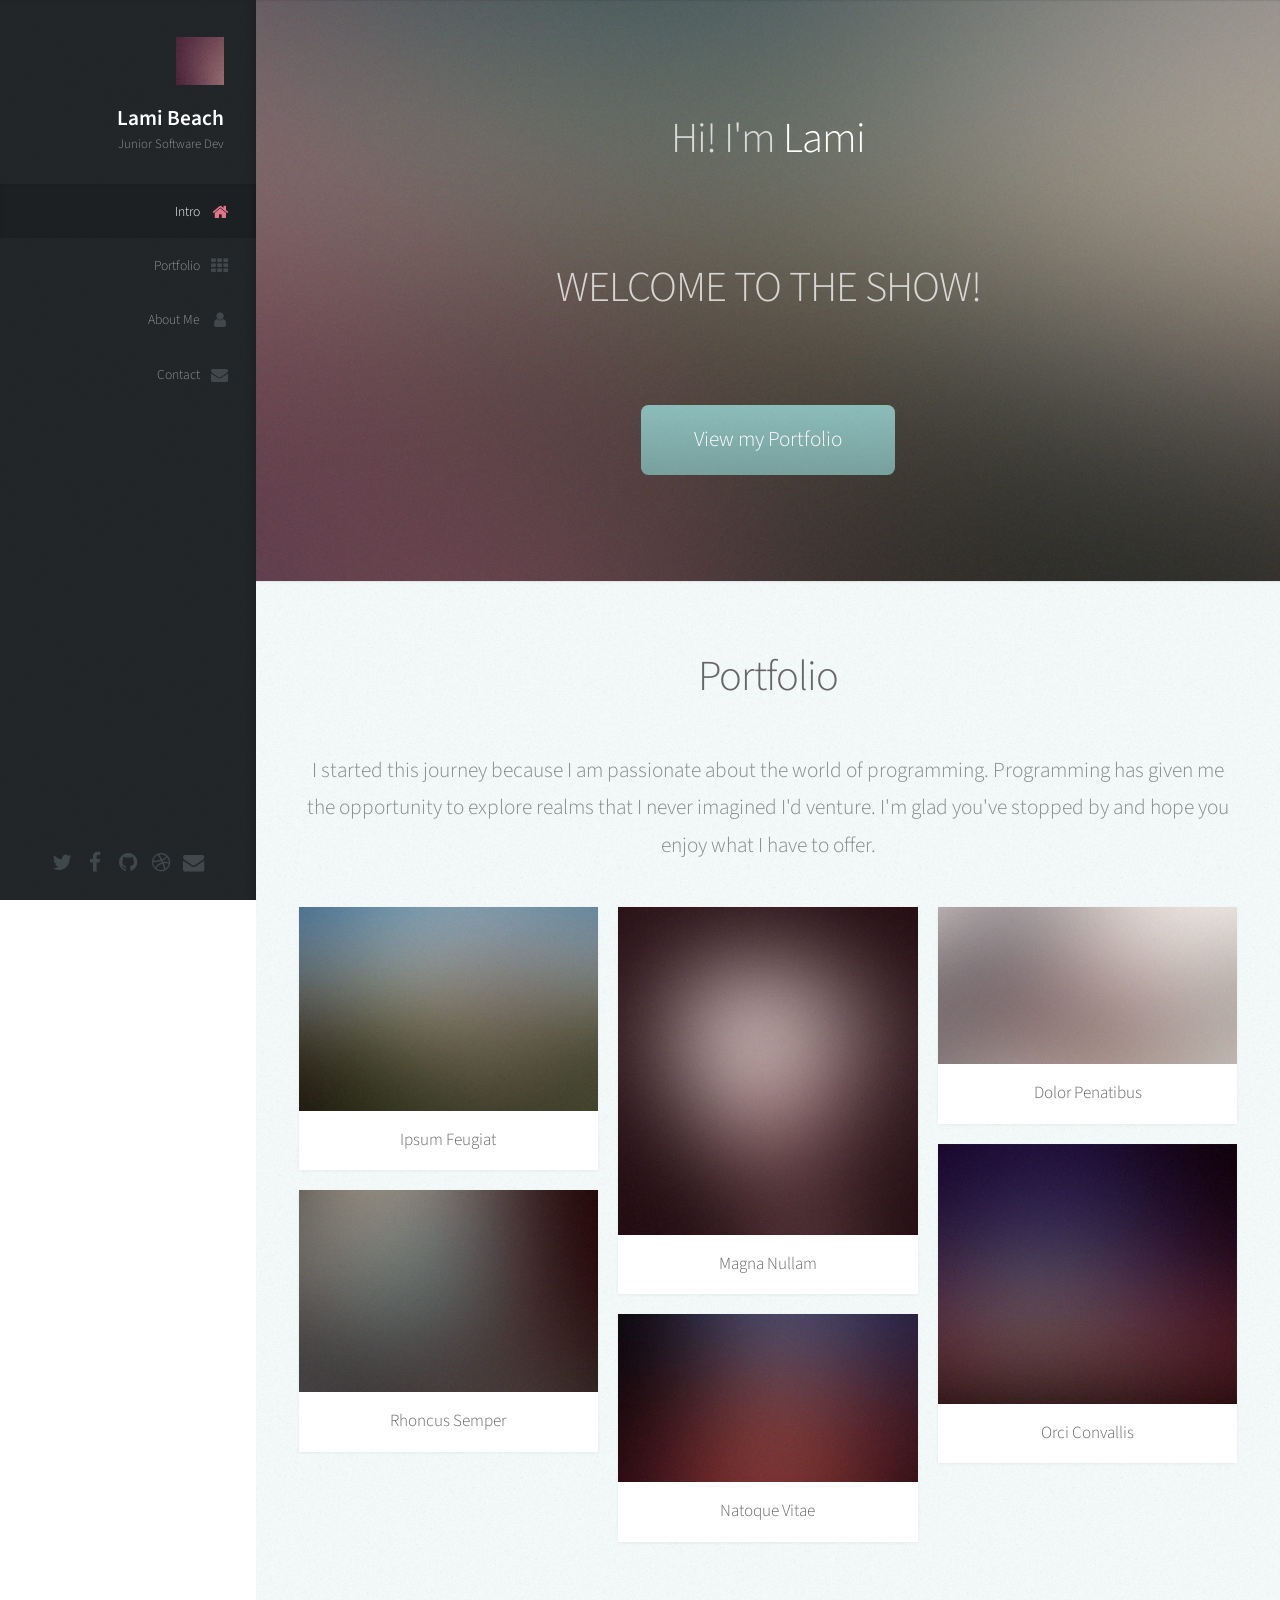
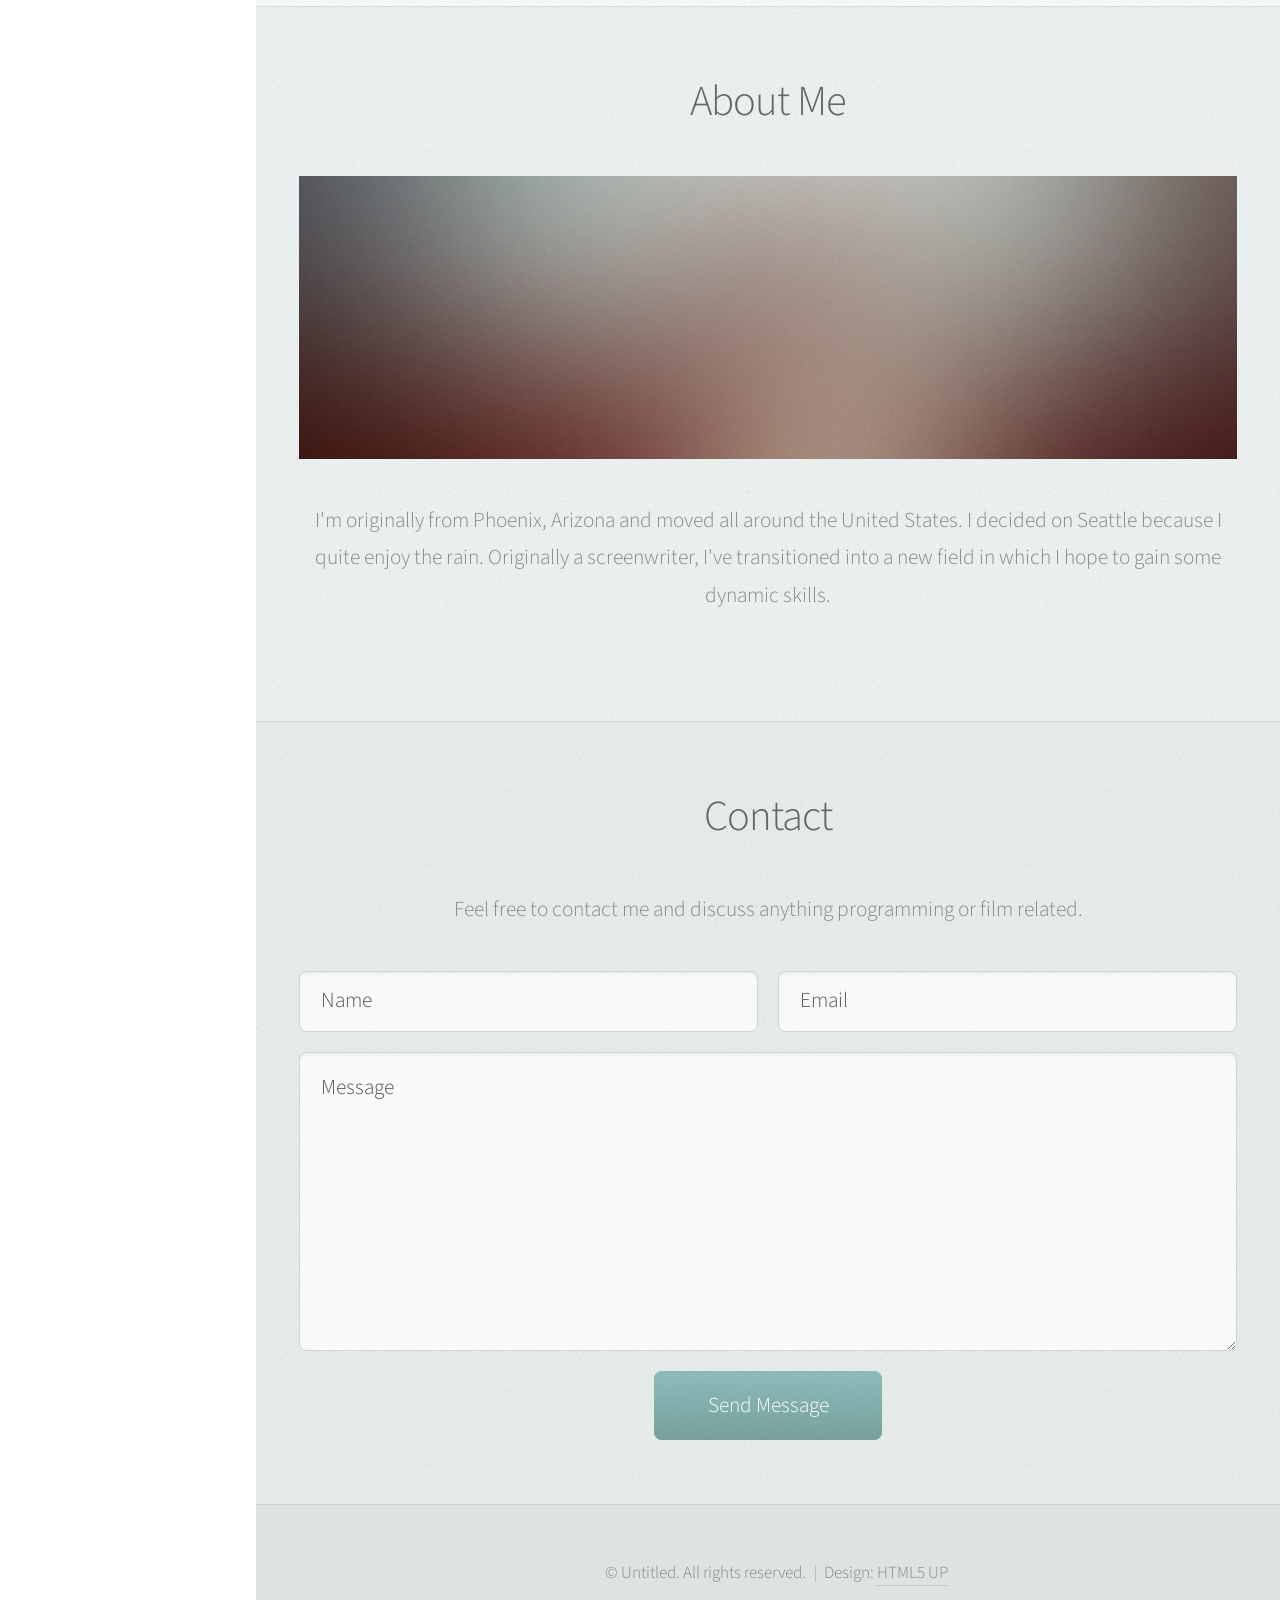
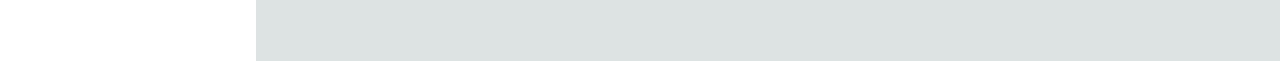
==== commit a59a67f0: "added some stuff" ====
--- a/starter-code/index.html
+++ b/starter-code/index.html
@@ -21,8 +21,8 @@
 					<!-- Logo -->
 						<div id="logo">
 							<span class="image avatar48"><img src="images/avatar.jpg" alt="" /></span>
-							<h1 id="title">Jane Doe</h1>
-							<p>Hyperspace Engineer</p>
+							<h1 id="title">Lami Beach</h1>
+							<p>Junior Software Dev</p>
 						</div>
 
 					<!-- Nav -->
@@ -60,14 +60,12 @@
 						<div class="container">
 
 							<header>
-								<h2 class="alt">Hi! I'm <strong>Prologue</strong>, a <a href="http://html5up.net/license">free</a> responsive<br />
-								site template designed by <a href="http://html5up.net">HTML5 UP</a>.</h2>
-								<p>Ligula scelerisque justo sem accumsan diam quis<br />
-								vitae natoque dictum sollicitudin elementum.</p>
+								<h2 class="alt">Hi! I'm <strong>Lami</strong></p>
+									<p>WELCOME TO THE SHOW!</p>
 							</header>
 
 							<footer>
-								<a href="#portfolio" class="button scrolly">Magna Aliquam</a>
+								<a href="#portfolio" class="button scrolly">View my Portfolio</a>
 							</footer>
 
 						</div>
@@ -80,12 +78,8 @@
 							<header>
 								<h2>Portfolio</h2>
 							</header>
-
-							<p>Vitae natoque dictum etiam semper magnis enim feugiat convallis convallis
-							egestas rhoncus ridiculus in quis risus amet curabitur tempor orci penatibus.
-							Tellus erat mauris ipsum fermentum etiam vivamus eget. Nunc nibh morbi quis
-							fusce hendrerit lacus ridiculus.</p>
-
+							<p>I started this journey because I am passionate about the world of programming. Programming has given me the opportunity to explore realms that I never imagined I'd venture. I'm glad you've stopped by and hope you enjoy what I have to offer.</p>
+							
 							<div class="row">
 								<div class="col-4 col-12-mobile">
 									<article class="item">
@@ -144,12 +138,7 @@
 
 							<a href="#" class="image featured"><img src="images/pic08.jpg" alt="" /></a>
 
-							<p>Tincidunt eu elit diam magnis pretium accumsan etiam id urna. Ridiculus
-							ultricies curae quis et rhoncus velit. Lobortis elementum aliquet nec vitae
-							laoreet eget cubilia quam non etiam odio tincidunt montes. Elementum sem
-							parturient nulla quam placerat viverra mauris non cum elit tempus ullamcorper
-							dolor. Libero rutrum ut lacinia donec curae mus vel quisque sociis nec
-							ornare iaculis.</p>
+							<p>I'm originally from Phoenix, Arizona and moved all around the United States. I decided on Seattle because I quite enjoy the rain. Originally a screenwriter, I've transitioned into a new field in which I hope to gain some dynamic skills.</p>
 
 						</div>
 					</section>
@@ -162,11 +151,7 @@
 								<h2>Contact</h2>
 							</header>
 
-							<p>Elementum sem parturient nulla quam placerat viverra
-							mauris non cum elit tempus ullamcorper dolor. Libero rutrum ut lacinia
-							donec curae mus. Eleifend id porttitor ac ultricies lobortis sem nunc
-							orci ridiculus faucibus a consectetur. Porttitor curae mauris urna mi dolor.</p>
-
+							<p>Feel free to contact me and discuss anything programming or film related.</p>
 							<form method="post" action="#">
 								<div class="row">
 									<div class="col-6 col-12-mobile"><input type="text" name="name" placeholder="Name" /></div>
--- a/starter-code/assets/css/main.css
+++ b/starter-code/assets/css/main.css
@@ -1,6 +1,8 @@
 @import url("font-awesome.min.css");
 @import url("https://fonts.googleapis.com/css?family=Source+Sans+Pro:300,300italic,400,600");
-
+@import url("base.css");
+@import url("layout.css");
+@import url("modules.css");
 /*
 	Prologue by HTML5 UP
 	html5up.net | @ajlkn
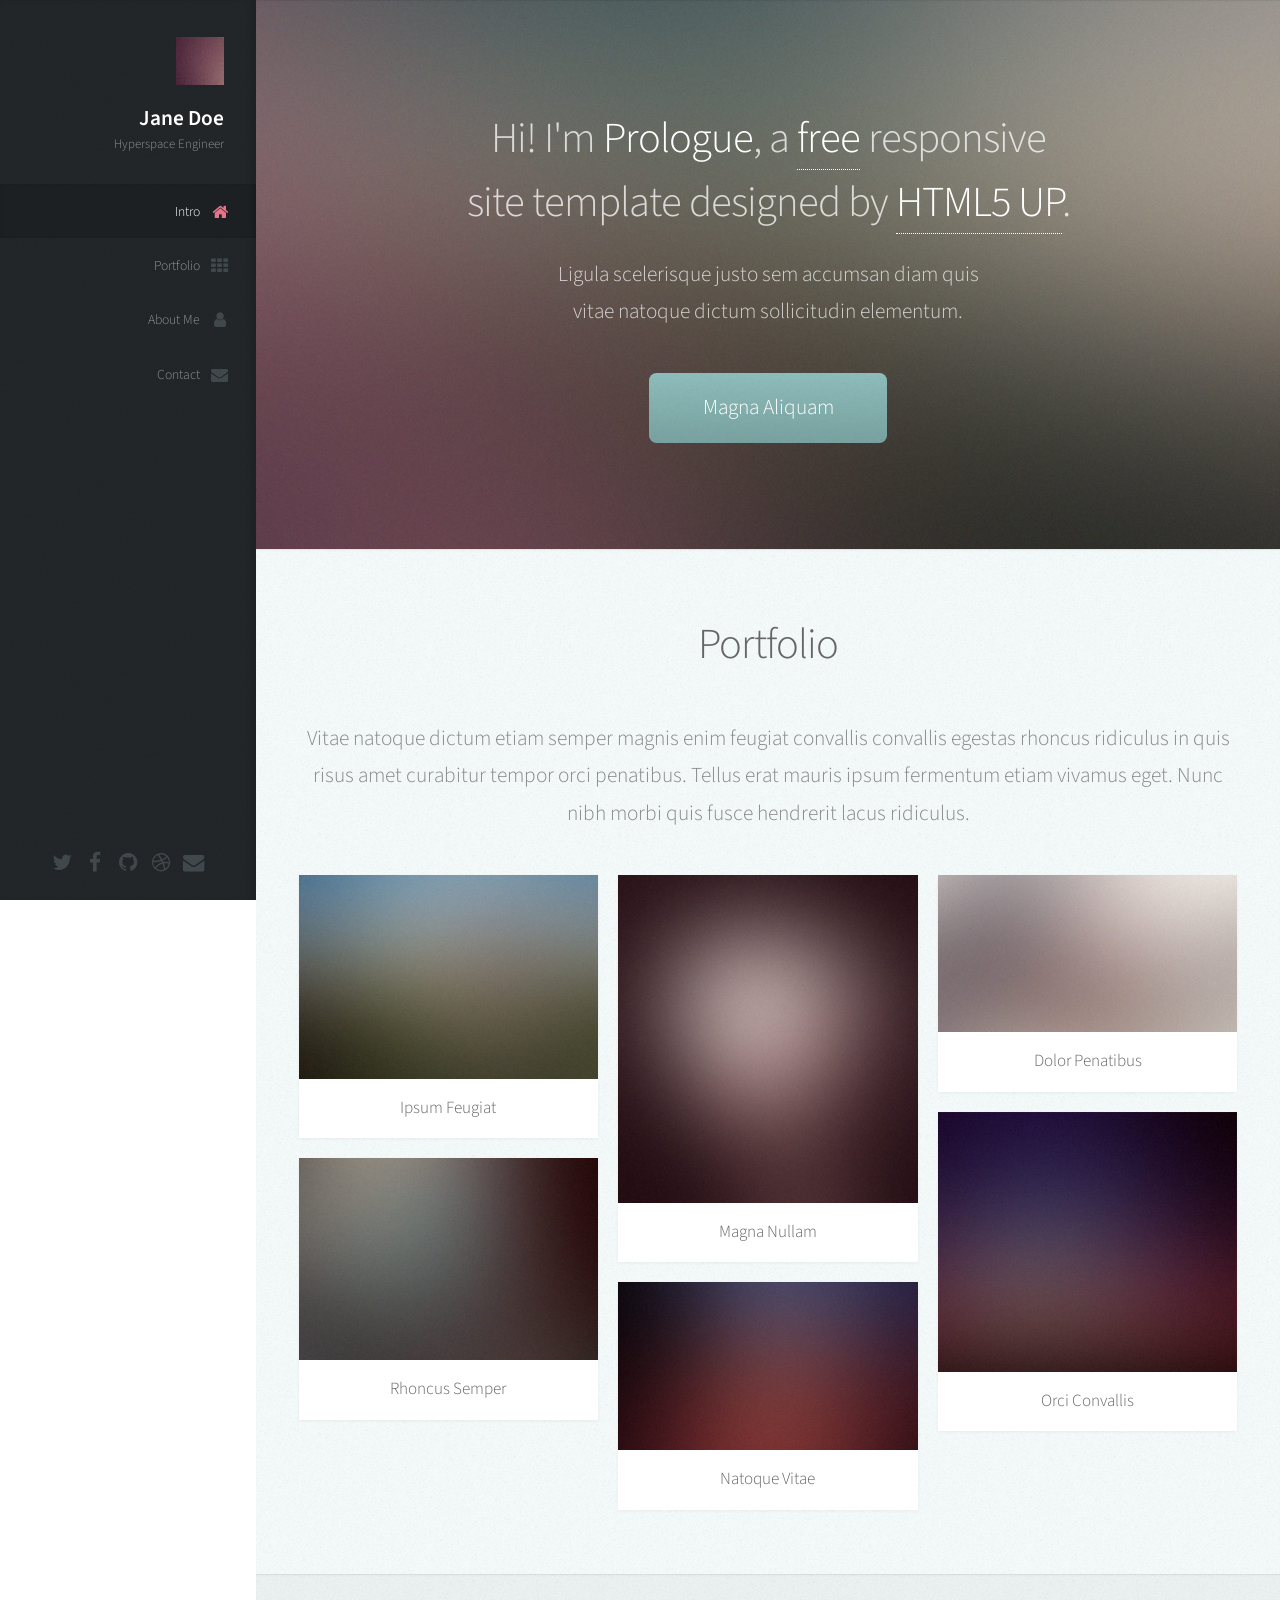
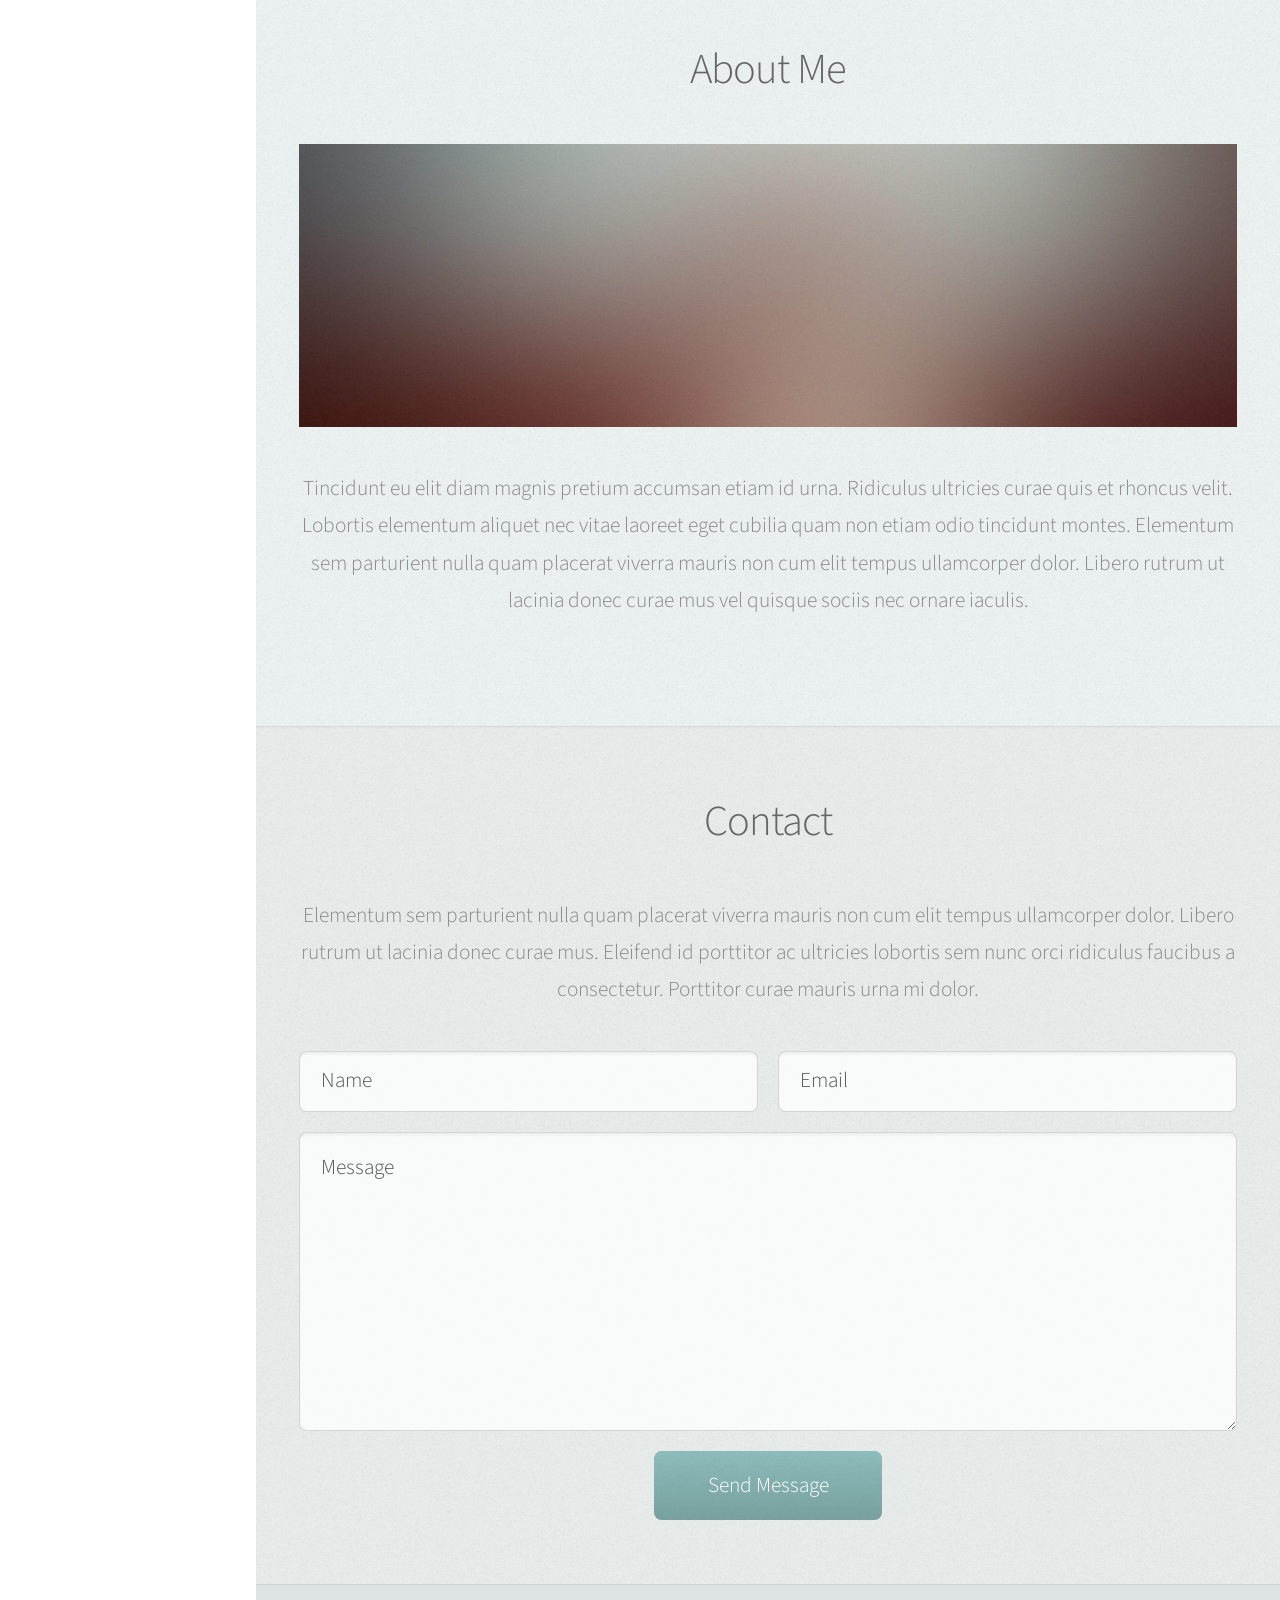
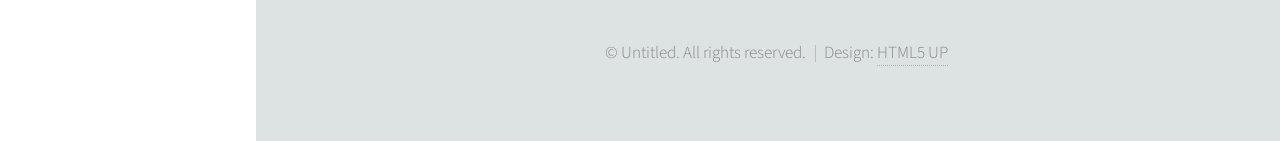
==== commit f00f3241: "added starter code again" ====
--- a/starter-code/index.html
+++ b/starter-code/index.html
@@ -21,8 +21,8 @@
 					<!-- Logo -->
 						<div id="logo">
 							<span class="image avatar48"><img src="images/avatar.jpg" alt="" /></span>
-							<h1 id="title">Lami Beach</h1>
-							<p>Junior Software Dev</p>
+							<h1 id="title">Jane Doe</h1>
+							<p>Hyperspace Engineer</p>
 						</div>
 
 					<!-- Nav -->
@@ -60,12 +60,14 @@
 						<div class="container">
 
 							<header>
-								<h2 class="alt">Hi! I'm <strong>Lami</strong></p>
-									<p>WELCOME TO THE SHOW!</p>
+								<h2 class="alt">Hi! I'm <strong>Prologue</strong>, a <a href="http://html5up.net/license">free</a> responsive<br />
+								site template designed by <a href="http://html5up.net">HTML5 UP</a>.</h2>
+								<p>Ligula scelerisque justo sem accumsan diam quis<br />
+								vitae natoque dictum sollicitudin elementum.</p>
 							</header>
 
 							<footer>
-								<a href="#portfolio" class="button scrolly">View my Portfolio</a>
+								<a href="#portfolio" class="button scrolly">Magna Aliquam</a>
 							</footer>
 
 						</div>
@@ -78,8 +80,12 @@
 							<header>
 								<h2>Portfolio</h2>
 							</header>
-							<p>I started this journey because I am passionate about the world of programming. Programming has given me the opportunity to explore realms that I never imagined I'd venture. I'm glad you've stopped by and hope you enjoy what I have to offer.</p>
-							
+
+							<p>Vitae natoque dictum etiam semper magnis enim feugiat convallis convallis
+							egestas rhoncus ridiculus in quis risus amet curabitur tempor orci penatibus.
+							Tellus erat mauris ipsum fermentum etiam vivamus eget. Nunc nibh morbi quis
+							fusce hendrerit lacus ridiculus.</p>
+
 							<div class="row">
 								<div class="col-4 col-12-mobile">
 									<article class="item">
@@ -138,7 +144,12 @@
 
 							<a href="#" class="image featured"><img src="images/pic08.jpg" alt="" /></a>
 
-							<p>I'm originally from Phoenix, Arizona and moved all around the United States. I decided on Seattle because I quite enjoy the rain. Originally a screenwriter, I've transitioned into a new field in which I hope to gain some dynamic skills.</p>
+							<p>Tincidunt eu elit diam magnis pretium accumsan etiam id urna. Ridiculus
+							ultricies curae quis et rhoncus velit. Lobortis elementum aliquet nec vitae
+							laoreet eget cubilia quam non etiam odio tincidunt montes. Elementum sem
+							parturient nulla quam placerat viverra mauris non cum elit tempus ullamcorper
+							dolor. Libero rutrum ut lacinia donec curae mus vel quisque sociis nec
+							ornare iaculis.</p>
 
 						</div>
 					</section>
@@ -151,7 +162,11 @@
 								<h2>Contact</h2>
 							</header>
 
-							<p>Feel free to contact me and discuss anything programming or film related.</p>
+							<p>Elementum sem parturient nulla quam placerat viverra
+							mauris non cum elit tempus ullamcorper dolor. Libero rutrum ut lacinia
+							donec curae mus. Eleifend id porttitor ac ultricies lobortis sem nunc
+							orci ridiculus faucibus a consectetur. Porttitor curae mauris urna mi dolor.</p>
+
 							<form method="post" action="#">
 								<div class="row">
 									<div class="col-6 col-12-mobile"><input type="text" name="name" placeholder="Name" /></div>
--- a/starter-code/assets/css/main.css
+++ b/starter-code/assets/css/main.css
@@ -1,8 +1,6 @@
 @import url("font-awesome.min.css");
 @import url("https://fonts.googleapis.com/css?family=Source+Sans+Pro:300,300italic,400,600");
-@import url("base.css");
-@import url("layout.css");
-@import url("modules.css");
+
 /*
 	Prologue by HTML5 UP
 	html5up.net | @ajlkn
